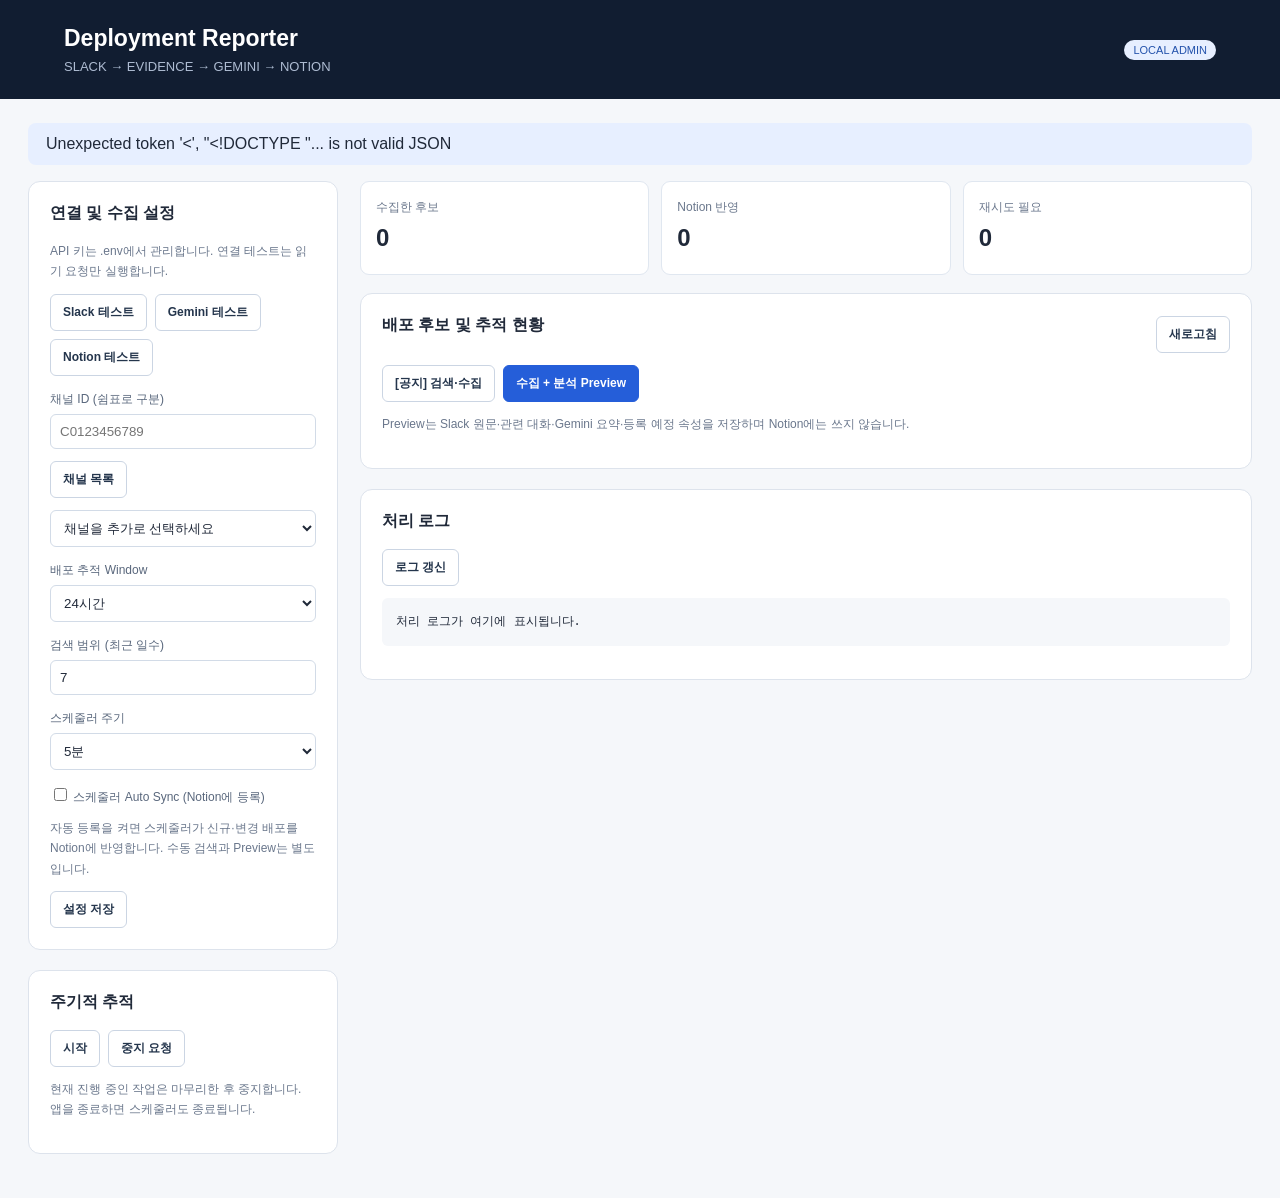
==== deployment_reporter/ui/index.html @ f8b0d667 "Add unattended deployment reporting with isolated encrypted state" ====
<!doctype html>
<html lang="ko"><head><meta charset="utf-8"><meta name="viewport" content="width=device-width, initial-scale=1"><title>Deployment Reporter</title>
<style>
:root{font-family:Inter,-apple-system,BlinkMacSystemFont,"Apple SD Gothic Neo",sans-serif;color:#202939;background:#f5f7fa}*{box-sizing:border-box}body{margin:0}header{background:#111d31;color:white;padding:25px 5%;display:flex;align-items:center;justify-content:space-between}header h1{font-size:23px;margin:0}header p{color:#aebcd2;margin:7px 0 0;font-size:13px}main{max-width:1400px;margin:24px auto;padding:0 28px}.grid{display:grid;grid-template-columns:310px 1fr;gap:22px}.panel{background:white;border:1px solid #dde3ec;border-radius:12px;padding:21px;margin-bottom:20px}h2{font-size:16px;margin:0 0 17px}h3{font-size:14px}label{display:block;font-size:12px;margin:15px 0 6px;color:#59677c}input,select{width:100%;border:1px solid #d2dbe7;border-radius:6px;padding:9px;color:#202939;background:white}input[type=checkbox]{width:auto}button{border:1px solid #cbd5e3;border-radius:6px;padding:9px 12px;background:white;color:#24354c;cursor:pointer;font-weight:600;font-size:12px}button:hover{background:#edf2f9}button.primary{background:#255ed9;color:white;border-color:#255ed9}button:disabled{opacity:.5;cursor:wait}.actions{display:flex;flex-wrap:wrap;gap:8px;margin:12px 0}.muted{font-size:12px;color:#6a778c;line-height:1.7}.badge{display:inline-block;padding:4px 9px;border-radius:20px;background:#e7efff;color:#2453ac;font-size:11px}#status{position:sticky;top:0;z-index:2;padding:12px 18px;border-radius:8px;margin-bottom:16px;background:#e7efff;white-space:pre-wrap;word-break:break-word}#status:empty{display:none}.event{display:flex;gap:10px;justify-content:space-between;padding:16px 0;border-top:1px solid #e5eaf1}.event:first-child{border-top:0}.event strong{font-size:14px}.event p{margin:6px 0;color:#68758b;font-size:12px}.toolbar{display:flex;justify-content:space-between;align-items:center;gap:10px}pre{white-space:pre-wrap;word-break:break-word;background:#f5f7fa;border-radius:6px;padding:14px;font-size:12px;max-height:480px;overflow:auto;line-height:1.7}details{border-top:1px solid #e5eaf1;padding:12px 0}summary{cursor:pointer;font-size:13px;font-weight:600}.message{border-left:3px solid #cedcf4;padding:6px 12px;margin:10px 0}.message.excluded{opacity:.6}.message pre{margin:6px 0}.report-title{font-size:21px}.chips{display:flex;gap:5px;margin:10px 0}.kpis{display:grid;grid-template-columns:repeat(3,1fr);gap:12px;margin-bottom:18px}.kpi{border:1px solid #e0e7f0;border-radius:9px;padding:15px;background:white}.kpi b{display:block;font-size:24px;margin:7px 0}.hidden{display:none}@media(max-width:850px){.grid{grid-template-columns:1fr}main{padding:0 14px}header{padding:20px}.kpis{grid-template-columns:1fr 1fr 1fr}}
</style></head><body><header><div><h1>Deployment Reporter</h1><p>SLACK → EVIDENCE → GEMINI → NOTION</p></div><span class="badge">LOCAL ADMIN</span></header>
<main><div id="status" role="status" aria-live="polite"></div><div class="grid"><aside>
<section class="panel"><h2>연결 및 수집 설정</h2><p class="muted">API 키는 .env에서 관리합니다. 연결 테스트는 읽기 요청만 실행합니다.</p>
<div class="actions"><button data-test="slack">Slack 테스트</button><button data-test="gemini">Gemini 테스트</button><button data-test="notion">Notion 테스트</button></div><p id="credentials" class="muted"></p>
<label for="channelIds">채널 ID (쉼표로 구분)</label><input id="channelIds" placeholder="C0123456789"><div class="actions"><button id="loadChannels">채널 목록</button></div><select id="channels" aria-label="채널 선택"><option value="">채널을 추가로 선택하세요</option></select>
<label for="window">배포 추적 Window</label><select id="window"><option value="24">24시간</option><option value="48">48시간</option><option value="72">72시간</option><option value="168">7일</option></select>
<label for="days">검색 범위 (최근 일수)</label><input id="days" type="number" min="1" max="90" value="7">
<label for="interval">스케줄러 주기</label><select id="interval"><option value="300">5분</option><option value="600">10분</option><option value="1800">30분</option></select>
<label><input id="autoSync" type="checkbox"> 스케줄러 Auto Sync (Notion에 등록)</label><p class="muted">자동 등록을 켜면 스케줄러가 신규·변경 배포를 Notion에 반영합니다. 수동 검색과 Preview는 별도입니다.</p><button id="saveSettings">설정 저장</button></section>
<section class="panel"><h2>주기적 추적</h2><p id="schedulerState" class="muted"></p><div class="actions"><button id="startScheduler">시작</button><button id="stopScheduler">중지 요청</button></div><p class="muted">현재 진행 중인 작업은 마무리한 후 중지합니다. 앱을 종료하면 스케줄러도 종료됩니다.</p></section>
</aside><div>
<div class="kpis"><div class="kpi"><span class="muted">수집한 후보</span><b id="count">0</b></div><div class="kpi"><span class="muted">Notion 반영</span><b id="synced">0</b></div><div class="kpi"><span class="muted">재시도 필요</span><b id="failed">0</b></div></div>
<section class="panel"><div class="toolbar"><h2>배포 후보 및 추적 현황</h2><button id="refresh">새로고침</button></div><div class="actions"><button id="search">[공지] 검색·수집</button><button id="batch" class="primary">수집 + 분석 Preview</button></div><p class="muted">Preview는 Slack 원문·관련 대화·Gemini 요약·등록 예정 속성을 저장하며 Notion에는 쓰지 않습니다.</p><div id="events"></div></section>
<section id="previewPanel" class="panel hidden"><div class="toolbar"><h2 id="previewHeading">Deployment Preview</h2><span id="review" class="badge"></span></div><div class="actions"><button id="analyze">저장 원문 재분석</button><button id="retry">Slack 재수집 + 재분석</button><button id="sync" class="primary">Notion 등록·업데이트</button></div><div id="report"></div><details open><summary>Slack 원문 및 관련성</summary><div id="evidence"></div></details><details><summary>Notion 등록 예정 속성</summary><pre id="properties"></pre></details><details><summary>Gemini JSON</summary><pre id="json"></pre></details><details><summary>원문 Revision / 분석 이력</summary><pre id="history"></pre></details></section>
<section class="panel"><h2>처리 로그</h2><button id="loadLogs">로그 갱신</button><pre id="logs">처리 로그가 여기에 표시됩니다.</pre></section>
</div></div></main>
<script>
let selected=null;const $=id=>document.getElementById(id);const show=value=>$('status').textContent=typeof value==='string'?value:JSON.stringify(value,null,2);
async function api(path,method='GET',data){const r=await fetch('/api/'+path,{method,headers:{'Content-Type':'application/json'},body:data===undefined?undefined:JSON.stringify(data)});const value=await r.json();if(!r.ok)throw Error(typeof value.detail==='string'?value.detail:JSON.stringify(value.detail));return value}
async function action(fn){document.querySelectorAll('button').forEach(x=>x.disabled=true);show('처리 중입니다. API 응답 및 Rate Limit 대기로 시간이 걸릴 수 있습니다.');try{await fn()}catch(e){show(e.message)}finally{document.querySelectorAll('button').forEach(x=>x.disabled=false)}}
function json(id,v){$(id).textContent=JSON.stringify(v,null,2)}function node(tag,text,cls){let e=document.createElement(tag);e.textContent=text;if(cls)e.className=cls;return e}
async function settings(){const data=await api('settings');const s=data.settings;$('channelIds').value=s.slack_channel_ids;for(const [id,key] of [['window','window_hours'],['interval','poll_interval_seconds']]){const el=$(id);if(![...el.options].some(o=>o.value===String(s[key])))el.add(new Option(String(s[key]),String(s[key])));el.value=s[key]}$('days').value=s.lookback_days;$('autoSync').checked=s.auto_sync;$('schedulerState').textContent=data.scheduler_running?'실행 중':'중지됨';$('credentials').textContent=Object.entries(data.credentials).map(([k,v])=>k+': '+(v?'설정됨':'미설정')).join(' · ')}
async function events(){const rows=await api('events');$('count').textContent=rows.length;$('synced').textContent=rows.filter(r=>r.sync_state==='Synced').length;$('failed').textContent=rows.filter(r=>r.state==='Failed').length;const box=$('events');box.replaceChildren();if(!rows.length)box.append(node('p','아직 수집한 공지가 없습니다. 채널을 설정하고 검색을 실행하세요.','muted'));for(const r of rows){let row=node('div','','event'),info=node('div'),root=JSON.parse(r.root);info.append(node('strong',root.text.split('\n')[0]),node('p',r.id+' · '+r.state+' · '+r.sync_state));if(r.error)info.append(node('p',r.error));let button=node('button','Preview');button.onclick=()=>action(async()=>{await preview(r.id);show('Preview를 불러왔습니다.')});row.append(info,button);box.append(row)}}
async function preview(id){selected=id;const d=await api('events/'+encodeURIComponent(id));$('previewPanel').classList.remove('hidden');$('previewHeading').textContent=id;$('review').textContent=d.review_status||'분석 전';const r=d.report,box=$('report');box.replaceChildren();if(r){box.append(node('h3',r.title,'report-title'),node('p',r.summary));let chips=node('div','','chips');for(const c of (r.classification_confidence<.7?['ETC']:r.components))chips.append(node('span',c,'badge'));box.append(chips,node('p',r.component_reason,'muted'));if(!r.is_deployment)box.append(node('p','배포가 아닌 공지로 판정했습니다. 신규 Notion 항목을 생성하지 않습니다.','muted'))}else box.append(node('p','저장한 원문을 분석해 Preview를 생성하세요.'));json('properties',d.notion_properties);json('json',r);json('history',{raw:d.raw_revisions,analyses:d.analysis_revisions});$('evidence').replaceChildren();for(const e of d.evidence){let div=node('div','','message'+(e.included?'':' excluded'));div.append(node('p',e.message_type+' · 관련도 '+e.relevance_score.toFixed(2)+' · '+(e.included?'LLM 포함':'제외')+' · '+e.reasons.join(', '),'muted'),node('pre',e.message.text));if(e.message.url){let a=node('a','Slack 원문');try{let u=new URL(e.message.url);if(u.protocol==='https:'){a.href=u.href;a.target='_blank';a.rel='noopener noreferrer';div.append(a)}}catch{}}$('evidence').append(div)}}
document.querySelectorAll('[data-test]').forEach(b=>b.onclick=()=>action(async()=>show(await api('test/'+b.dataset.test,'POST',{}))));
$('saveSettings').onclick=()=>action(async()=>{await api('settings','PUT',{slack_channel_ids:$('channelIds').value,window_hours:Number($('window').value),lookback_days:Number($('days').value),poll_interval_seconds:Number($('interval').value),auto_sync:$('autoSync').checked});await settings();show('설정을 저장했습니다.')});
$('loadChannels').onclick=()=>action(async()=>{const list=await api('channels');$('channels').replaceChildren(new Option('추가할 채널 선택',''));list.forEach(c=>$('channels').add(new Option('#'+c.name,c.id)));show('접근 가능한 채널 목록을 불러왔습니다.')});$('channels').onchange=()=>{if($('channels').value)$('channelIds').value=[...new Set([...$('channelIds').value.split(',').filter(Boolean),$('channels').value])].join(',')};
for(const [id,analyze] of [['search',false],['batch',true]])$(id).onclick=()=>action(async()=>{const r=await api('batch','POST',{days:Number($('days').value),analyze,sync:false});await events();show(r)});
$('refresh').onclick=()=>action(async()=>{await events();await settings();show('현황을 갱신했습니다.')});
for(const [id,recollect] of [['analyze',false],['retry',true]])$(id).onclick=()=>action(async()=>{if(!selected)return;await api('events/'+selected+'/analyze','POST',{recollect});await preview(selected);await events();show('분석 Revision을 저장했습니다. Notion 등록 전 Preview를 확인하세요.')});
$('sync').onclick=()=>action(async()=>{if(!selected)return;const r=await api('events/'+selected+'/sync','POST',{});await events();show(r.url?'Notion 등록 완료: '+r.url:'배포가 아닌 공지: 신규 등록을 건너뛰었습니다.')});
for(const [id,verb] of [['startScheduler','start'],['stopScheduler','stop']])$(id).onclick=()=>action(async()=>{await api('scheduler/'+verb,'POST',{});await settings();show(verb==='start'?'스케줄러를 시작했습니다.':'중지를 요청했습니다.')});$('loadLogs').onclick=()=>action(async()=>{json('logs',await api('logs'));show('로그를 갱신했습니다.')});
Promise.all([settings(),events()]).catch(e=>show(e.message));
</script></body></html>
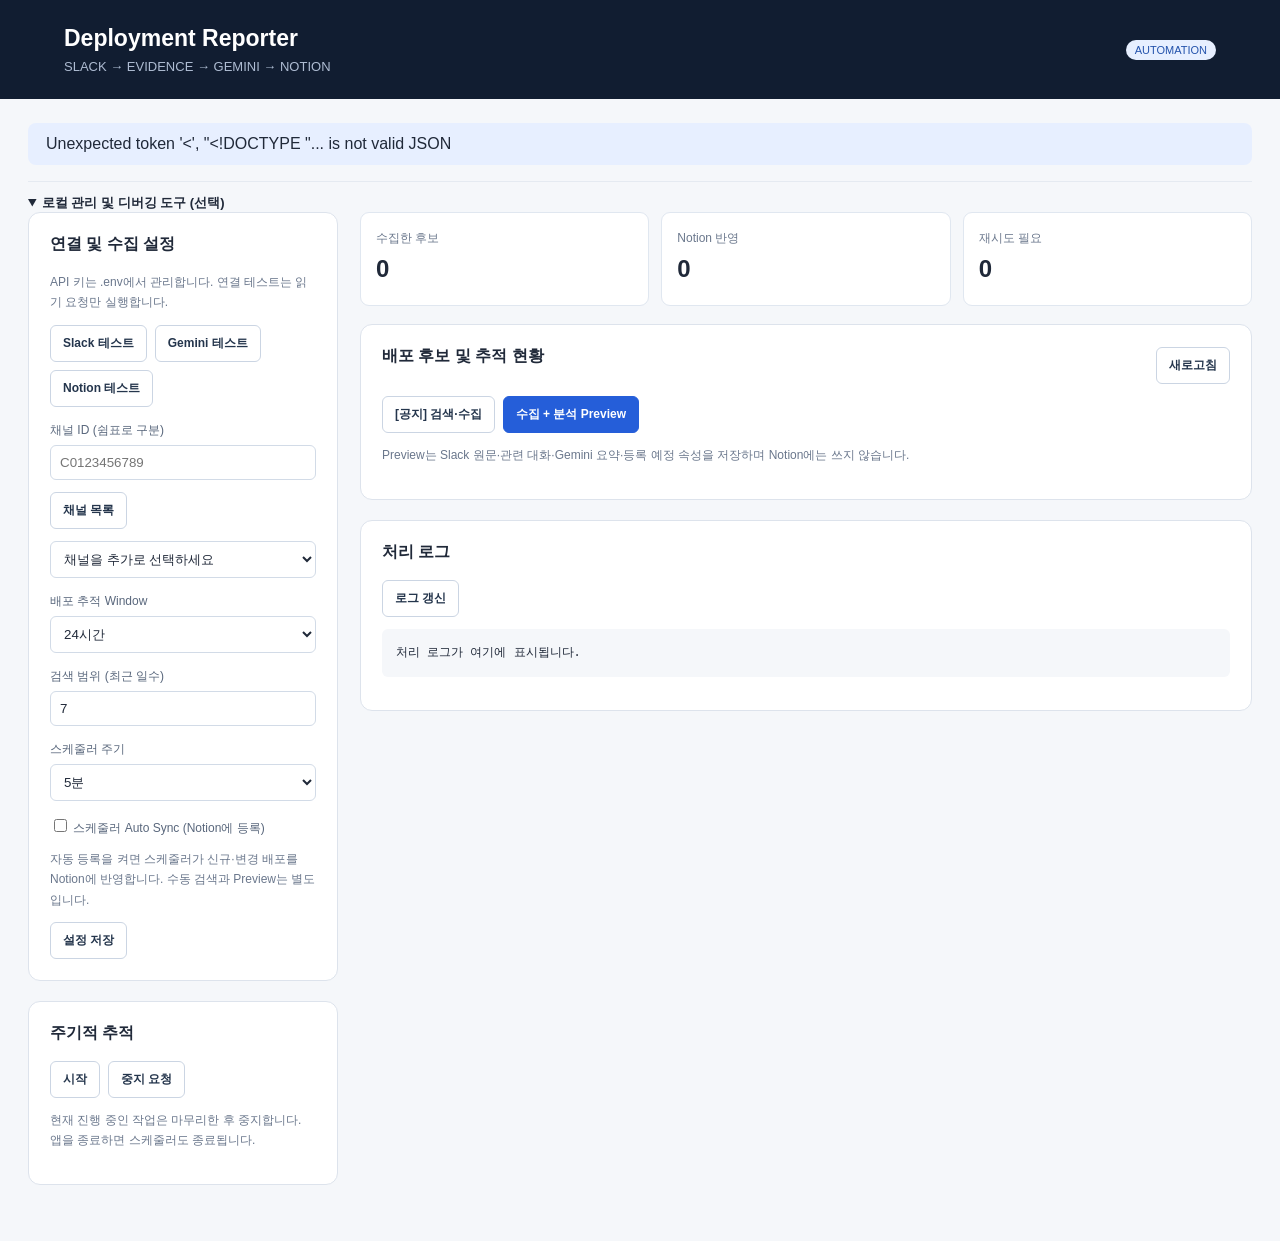
==== commit 6789c392: "Document unattended operation and expose cloud report links" ====
--- a/deployment_reporter/ui/index.html
+++ b/deployment_reporter/ui/index.html
@@ -2,8 +2,8 @@
 <html lang="ko"><head><meta charset="utf-8"><meta name="viewport" content="width=device-width, initial-scale=1"><title>Deployment Reporter</title>
 <style>
 :root{font-family:Inter,-apple-system,BlinkMacSystemFont,"Apple SD Gothic Neo",sans-serif;color:#202939;background:#f5f7fa}*{box-sizing:border-box}body{margin:0}header{background:#111d31;color:white;padding:25px 5%;display:flex;align-items:center;justify-content:space-between}header h1{font-size:23px;margin:0}header p{color:#aebcd2;margin:7px 0 0;font-size:13px}main{max-width:1400px;margin:24px auto;padding:0 28px}.grid{display:grid;grid-template-columns:310px 1fr;gap:22px}.panel{background:white;border:1px solid #dde3ec;border-radius:12px;padding:21px;margin-bottom:20px}h2{font-size:16px;margin:0 0 17px}h3{font-size:14px}label{display:block;font-size:12px;margin:15px 0 6px;color:#59677c}input,select{width:100%;border:1px solid #d2dbe7;border-radius:6px;padding:9px;color:#202939;background:white}input[type=checkbox]{width:auto}button{border:1px solid #cbd5e3;border-radius:6px;padding:9px 12px;background:white;color:#24354c;cursor:pointer;font-weight:600;font-size:12px}button:hover{background:#edf2f9}button.primary{background:#255ed9;color:white;border-color:#255ed9}button:disabled{opacity:.5;cursor:wait}.actions{display:flex;flex-wrap:wrap;gap:8px;margin:12px 0}.muted{font-size:12px;color:#6a778c;line-height:1.7}.badge{display:inline-block;padding:4px 9px;border-radius:20px;background:#e7efff;color:#2453ac;font-size:11px}#status{position:sticky;top:0;z-index:2;padding:12px 18px;border-radius:8px;margin-bottom:16px;background:#e7efff;white-space:pre-wrap;word-break:break-word}#status:empty{display:none}.event{display:flex;gap:10px;justify-content:space-between;padding:16px 0;border-top:1px solid #e5eaf1}.event:first-child{border-top:0}.event strong{font-size:14px}.event p{margin:6px 0;color:#68758b;font-size:12px}.toolbar{display:flex;justify-content:space-between;align-items:center;gap:10px}pre{white-space:pre-wrap;word-break:break-word;background:#f5f7fa;border-radius:6px;padding:14px;font-size:12px;max-height:480px;overflow:auto;line-height:1.7}details{border-top:1px solid #e5eaf1;padding:12px 0}summary{cursor:pointer;font-size:13px;font-weight:600}.message{border-left:3px solid #cedcf4;padding:6px 12px;margin:10px 0}.message.excluded{opacity:.6}.message pre{margin:6px 0}.report-title{font-size:21px}.chips{display:flex;gap:5px;margin:10px 0}.kpis{display:grid;grid-template-columns:repeat(3,1fr);gap:12px;margin-bottom:18px}.kpi{border:1px solid #e0e7f0;border-radius:9px;padding:15px;background:white}.kpi b{display:block;font-size:24px;margin:7px 0}.hidden{display:none}@media(max-width:850px){.grid{grid-template-columns:1fr}main{padding:0 14px}header{padding:20px}.kpis{grid-template-columns:1fr 1fr 1fr}}
-</style></head><body><header><div><h1>Deployment Reporter</h1><p>SLACK → EVIDENCE → GEMINI → NOTION</p></div><span class="badge">LOCAL ADMIN</span></header>
-<main><div id="status" role="status" aria-live="polite"></div><div class="grid"><aside>
+</style></head><body><header><div><h1>Deployment Reporter</h1><p>SLACK → EVIDENCE → GEMINI → NOTION</p></div><span class="badge">AUTOMATION</span></header>
+<main><div id="status" role="status" aria-live="polite"></div><section id="cloudPanel" class="panel hidden"><h2>자동 배포 리포트</h2><p>Slack 공지 수집 → Gemini 분석 → Notion 등록을 GitHub에서 약 15분마다 자동 실행합니다.</p><p class="muted">이 화면에서 작업을 시작할 필요가 없습니다. 이 Mac이나 브라우저가 꺼져 있어도 예약 실행됩니다. 실행 성공·실패는 아래 이력에서 확인하세요.</p><div class="actions"><a id="notionReport" class="badge" target="_blank" rel="noopener noreferrer">Notion 리포트 열기</a><a id="workflowHistory" class="badge" target="_blank" rel="noopener noreferrer">자동 실행 이력</a></div></section><details id="localTools" open><summary>로컬 관리 및 디버깅 도구 (선택)</summary><div class="grid"><aside>
 <section class="panel"><h2>연결 및 수집 설정</h2><p class="muted">API 키는 .env에서 관리합니다. 연결 테스트는 읽기 요청만 실행합니다.</p>
 <div class="actions"><button data-test="slack">Slack 테스트</button><button data-test="gemini">Gemini 테스트</button><button data-test="notion">Notion 테스트</button></div><p id="credentials" class="muted"></p>
 <label for="channelIds">채널 ID (쉼표로 구분)</label><input id="channelIds" placeholder="C0123456789"><div class="actions"><button id="loadChannels">채널 목록</button></div><select id="channels" aria-label="채널 선택"><option value="">채널을 추가로 선택하세요</option></select>
@@ -17,7 +17,7 @@
 <section class="panel"><div class="toolbar"><h2>배포 후보 및 추적 현황</h2><button id="refresh">새로고침</button></div><div class="actions"><button id="search">[공지] 검색·수집</button><button id="batch" class="primary">수집 + 분석 Preview</button></div><p class="muted">Preview는 Slack 원문·관련 대화·Gemini 요약·등록 예정 속성을 저장하며 Notion에는 쓰지 않습니다.</p><div id="events"></div></section>
 <section id="previewPanel" class="panel hidden"><div class="toolbar"><h2 id="previewHeading">Deployment Preview</h2><span id="review" class="badge"></span></div><div class="actions"><button id="analyze">저장 원문 재분석</button><button id="retry">Slack 재수집 + 재분석</button><button id="sync" class="primary">Notion 등록·업데이트</button></div><div id="report"></div><details open><summary>Slack 원문 및 관련성</summary><div id="evidence"></div></details><details><summary>Notion 등록 예정 속성</summary><pre id="properties"></pre></details><details><summary>Gemini JSON</summary><pre id="json"></pre></details><details><summary>원문 Revision / 분석 이력</summary><pre id="history"></pre></details></section>
 <section class="panel"><h2>처리 로그</h2><button id="loadLogs">로그 갱신</button><pre id="logs">처리 로그가 여기에 표시됩니다.</pre></section>
-</div></div></main>
+</div></div></details></main>
 <script>
 let selected=null;const $=id=>document.getElementById(id);const show=value=>$('status').textContent=typeof value==='string'?value:JSON.stringify(value,null,2);
 async function api(path,method='GET',data){const r=await fetch('/api/'+path,{method,headers:{'Content-Type':'application/json'},body:data===undefined?undefined:JSON.stringify(data)});const value=await r.json();if(!r.ok)throw Error(typeof value.detail==='string'?value.detail:JSON.stringify(value.detail));return value}
@@ -34,5 +34,6 @@
 for(const [id,recollect] of [['analyze',false],['retry',true]])$(id).onclick=()=>action(async()=>{if(!selected)return;await api('events/'+selected+'/analyze','POST',{recollect});await preview(selected);await events();show('분석 Revision을 저장했습니다. Notion 등록 전 Preview를 확인하세요.')});
 $('sync').onclick=()=>action(async()=>{if(!selected)return;const r=await api('events/'+selected+'/sync','POST',{});await events();show(r.url?'Notion 등록 완료: '+r.url:'배포가 아닌 공지: 신규 등록을 건너뛰었습니다.')});
 for(const [id,verb] of [['startScheduler','start'],['stopScheduler','stop']])$(id).onclick=()=>action(async()=>{await api('scheduler/'+verb,'POST',{});await settings();show(verb==='start'?'스케줄러를 시작했습니다.':'중지를 요청했습니다.')});$('loadLogs').onclick=()=>action(async()=>{json('logs',await api('logs'));show('로그를 갱신했습니다.')});
-Promise.all([settings(),events()]).catch(e=>show(e.message));
+async function automation(){const a=await api('automation');if(!a.enabled)return;$('cloudPanel').classList.remove('hidden');$('localTools').open=false;for(const [id,url] of [['notionReport',a.report_url],['workflowHistory',a.workflow_url]]){const u=new URL(url);if(u.protocol==='https:'&&['github.com','www.notion.so'].includes(u.hostname))$(id).href=u.href}}
+Promise.all([settings(),events(),automation()]).catch(e=>show(e.message));
 </script></body></html>
